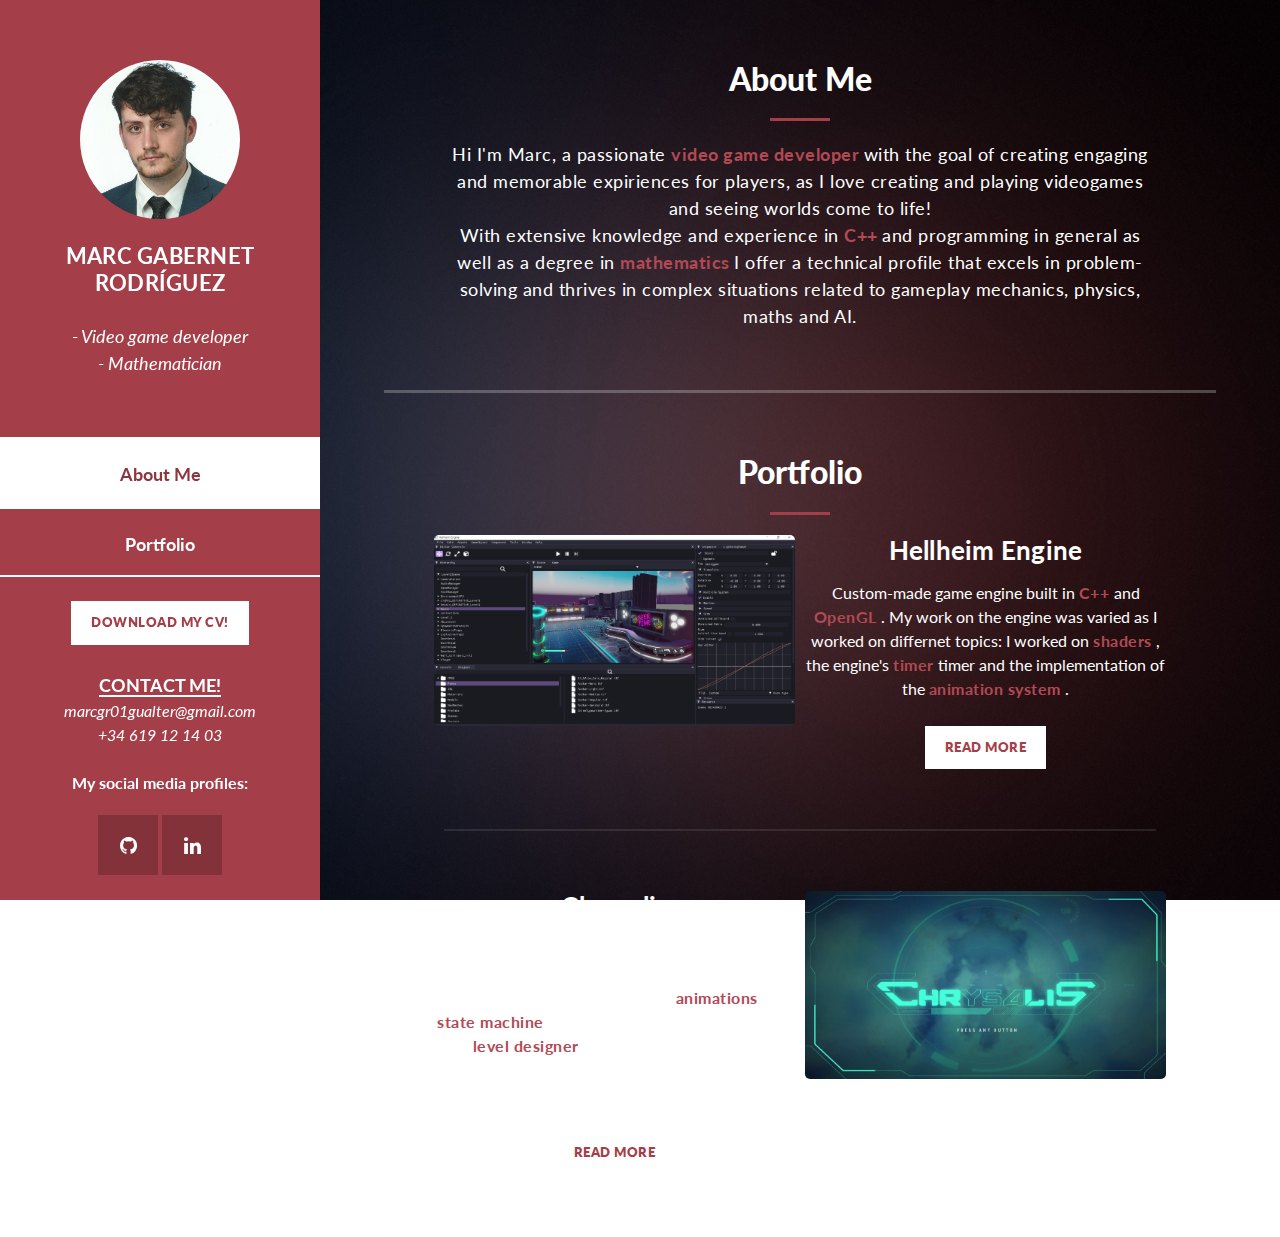
==== index.html @ d318ddbd "test6" ====
<!DOCTYPE html>
<html lang="en">
  <head>
    <meta charset="utf-8" />
    <meta
      name="viewport"
      content="width=device-width, initial-scale=1, shrink-to-fit=no"
    />
    <meta name="description" content="" />
    <meta name="author" content="" />
    <link
      href="https://fonts.googleapis.com/css?family=Lato:100,300,400,700,900"
      rel="stylesheet"
    />

    <title>Marc Gabernet Rodríguez</title>
<!--
Reflux Template
https://templatemo.com/tm-531-reflux
-->
    <!-- Bootstrap core CSS -->
    <link href="vendor/bootstrap/css/bootstrap.min.css" rel="stylesheet" />

    <!-- Additional CSS Files -->
    <link rel="stylesheet" href="assets/css/fontawesome.css" />
    <link rel="stylesheet" href="assets/css/templatemo-style.css" />
    <link rel="stylesheet" href="assets/css/owl.css" />
    <link rel="stylesheet" href="assets/css/lightbox.css" />
  </head>

  <body>
    <div id="page-wraper">
      <!-- Sidebar Menu -->
      <div class="responsive-nav">
        <i class="fa fa-bars" id="menu-toggle"></i>
        <div id="menu" class="menu">
          <i class="fa fa-times" id="menu-close"></i>
          <div class="container">
            <div class="image">
              <a href="#"><img src="assets/images/CV_Foto.jpg" alt="Profile Photo" 
                 style="width: 160px; height: auto; object-fit: cover;"/></a>
            </div>
            <div class="author-content"><br>
              <h4 style=" font-size:22px; font-weight:bolder">MARC GABERNET RODRÍGUEZ</h4>
              <span style=" font-size:18px"><br>
                - Video game developer<br>
                - Mathematician
              </span>
            </div>
            <nav class="main-nav" role="navigation">
              <ul class="main-menu">
                <li><a style=" font-weight: bold; font-size:large" href="#section1">About Me</a></li>
                <li><a style=" font-weight: bold; font-size:large" href="#section2">Portfolio</a></li>
              </ul>
            </nav>
            <div class="white-button"> <br>
              <a href="/assets//CV/Marc_GabernetRodríguez_CV.pdf" 
              download="Marc_GabernetRodríguez_CV.pdf">Download my CV!</a>
            </div>
            <div class="author-content">
              <span style=" text-decoration: underline; text-decoration-thickness: 2px;
                text-underline-offset: 3px;
                font-weight: bold; font-size:large; font-style: normal"><br>
                <u>CONTACT ME!</u><br>
              </span>
              <span style=" font-size:medium">
                marcgr01gualter@gmail.com <br>
                +34 619 12 14 03
              </span>
              <span style=" font-weight: bold; font-size:medium; font-style: normal"><br><br>
                My social media profiles:
              </span>
            </div>
            <div class="social-network">
              <ul class="soial-icons">
                <li>
                  <a href="https://github.com/MarcGabernet"><i class="fa fa-github"></i></a>
                </li>
                <li>
                  <a href="https://www.linkedin.com/in/marc-gabernet-rodríguez-56213b24a/"><i class="fa fa-linkedin"></i></a>
                </li>
              </ul>
            </div>
          </div>
        </div>
      </div>

      <section class="section about-me" data-section="section1">
        <div class="container">
          <div class="section-heading">
            <h2>About Me</h2>
            <div class="line-dec"></div>
            <span style=" font-size: large;"
              >Hi I'm Marc, a passionate 
              <span style="font-weight:bolder; font-size: large; color: rgb(179, 73, 84)">
              video game developer </span> with the goal of 
              creating engaging and memorable expiriences for players, as
              I love creating and playing videogames and seeing worlds come to life!<br>
              With extensive knowledge and experience in
              <span style="font-weight: bolder; font-size: large; color: rgb(179, 73, 84)"> C++ </span>
              and programming in general as well as a degree in
              <span style="font-weight:bolder; font-size: large; color: rgb(179, 73, 84)"> mathematics </span>
              I offer a technical profile that excels in problem-solving and thrives in 
              complex situations related to gameplay mechanics, physics, maths and AI.
            </span>
          </div>
        </div>
      </section>

      <section class="section my-services" data-section="section2">
        <div class="container">
          <div class="section-heading">
            <h2>Portfolio</h2>
            <div class="line-dec"></div>

            <!-- Project 1 -->
            <div class="left-image-post">
              <div class="row">
                <div class="col-md-6">
                  <div class="left-image">
                    <img src="assets/images/Engine.png" alt="" />
                  </div>
                </div>
                <div class="col-md-6">
                  <div class="right-text">
                    <h4>Hellheim Engine</h4>
                    <p>
                      Custom-made game engine built in 
                      <span style="font-weight: bolder; font-size: medium; color: rgb(179, 73, 84)"> C++ </span>
                      and <span style="font-weight: bolder; font-size: medium; color: rgb(179, 73, 84)"> OpenGL </span>. 
                      My work on the engine was varied as I worked on differnet topics: I worked on 
                      <span style="font-weight: bolder; font-size: medium; color: rgb(179, 73, 84)"> shaders </span>,
                      the engine's 
                      <span style="font-weight: bolder; font-size: medium; color: rgb(179, 73, 84)"> timer </span>
                      timer and the implementation of the
                      <span style="font-weight: bolder; font-size: medium; color: rgb(179, 73, 84)"> animation system </span>.
                    </p>
                    <div class="white-button">
                      <a href="hellheim.html">Read More</a>
                    </div>
                  </div>
                </div>
              </div>
            </div>

            <!-- Project 2 -->
            <div class="right-image-post">
              <div class="row">
                <div class="col-md-6">
                  <div class="left-text">
                    <h4>Chrysalis</h4>
                    <p>
                      Top-down shoother made with the Hellheim Engine with a sci-fi
                      aesthetic that emphasizes fast-paced combat. I focused on the player's
                      <span style="font-weight: bolder; font-size: medium; color: rgb(179, 73, 84)"> 
                        animations </span> 
                      and
                      <span style="font-weight: bolder; font-size: medium; color: rgb(179, 73, 84)"> 
                        state machine </span>
                      as a programmer and I also worked as a  
                      <span style="font-weight: bolder; font-size: medium; color: rgb(179, 73, 84)"> 
                        level designer </span>, planning the stucture of the levlels and
                        bringing them to life by adding details and scripts for props.
                    <div class="white-button">
                      <a href="chrysalis.html">Read More</a>
                    </div>
                  </div>
                </div>
                <div class="col-md-6">
                  <div class="right-image">
                    <img src="assets/images/Chrysalis.png" alt="" />
                  </div>
                </div>
              </div>
            </div>

            
          </div>
        </div>
      </section>
    </div>

    <!-- Scripts -->
    <!-- Bootstrap core JavaScript -->
    <script src="vendor/jquery/jquery.min.js"></script>
    <script src="vendor/bootstrap/js/bootstrap.bundle.min.js"></script>

    <script src="assets/js/isotope.min.js"></script>
    <script src="assets/js/owl-carousel.js"></script>
    <script src="assets/js/lightbox.js"></script>
    <script src="assets/js/custom.js"></script>
    <script>
      //according to loftblog tut
      $(".main-menu li:first").addClass("active");

      var showSection = function showSection(section, isAnimate) {
        var direction = section.replace(/#/, ""),
          reqSection = $(".section").filter(
            '[data-section="' + direction + '"]'
          ),
          reqSectionPos = reqSection.offset().top - 0;

        if (isAnimate) {
          $("body, html").animate(
            {
              scrollTop: reqSectionPos
            },
            800
          );
        } else {
          $("body, html").scrollTop(reqSectionPos);
        }
      };

      var checkSection = function checkSection() {
        $(".section").each(function() {
          var $this = $(this),
            topEdge = $this.offset().top - 80,
            bottomEdge = topEdge + $this.height(),
            wScroll = $(window).scrollTop();
          if (topEdge < wScroll && bottomEdge > wScroll) {
            var currentId = $this.data("section"),
              reqLink = $("a").filter("[href*=\\#" + currentId + "]");
            reqLink
              .closest("li")
              .addClass("active")
              .siblings()
              .removeClass("active");
          }
        });
      };

      $(".main-menu").on("click", "a", function(e) {
        e.preventDefault();
        showSection($(this).attr("href"), true);
      });

      $(window).scroll(function() {
        checkSection();
      });
    </script>
  </body>
</html>
---- assets/css/templatemo-style.css ----
/*

Reflux Template

https://templatemo.com/tm-531-reflux

*/

@import url(fontawesome.css);
@import url("https://fonts.googleapis.com/css?family=Lato:100,300,400,700,900");
body {
    font-family: 'Lato', sans-serif;
}

#page-wraper{
    background: url(../images/backgrounds/page-bg-minimalist-dark.jpg) no-repeat center center fixed;
    -webkit-background-size: cover;
    -moz-background-size: cover;
    -o-background-size: cover;
    background-size: cover;
    width: 100%;
    min-height: 100vh;
}

#page-wraperHellheim {
    background: url(../images/backgrounds/rollingBarrel-bg1.png) no-repeat center center fixed;
    -webkit-background-size: cover;
    -moz-background-size: cover;
    -o-background-size: cover;
    background-size: cover;
    width: 100%;
    min-height: 100vh;
}

#page-wraperChrysalis {
    background: url(../images/backgrounds/chrysalis-bg1.png) no-repeat center center fixed;
    -webkit-background-size: cover;
    -moz-background-size: cover;
    -o-background-size: cover;
    background-size: cover;
    width: 100%;
    min-height: 100vh;
}


/* Basic */

body {
    overflow-x: hidden;
}

input,
select,
textarea {
    outline: none;
}

a,
a:hover {
    text-decoration: none;
}

p {
    font-size: 16px;
    line-height: 24px;
    color: #fff;
}

h4 {
    font-size: 26px;
    font-weight: 700;
    color: #fff;
    letter-spacing: 0.25px;
}

img {
    width: 100%;
    overflow: hidden;
}

ul {
    padding: 0;
    margin: 0;
    list-style: none;
}

ul li {
    display: inline-block;
}

html {
    -webkit-box-sizing: border-box;
    -moz-box-sizing: border-box;
    box-sizing: border-box;
}

*,
*:before,
*:after {
    -webkit-box-sizing: inherit;
    -moz-box-sizing: inherit;
    box-sizing: inherit;
}

.clearfix {
    zoom: 1;
}

.clearfix:before,
.clearfix:after {
    content: "";
    display: table;
}

.clearfix:after {
    clear: both;
}

.container {
    margin: 0 auto;
}

.main-nav {
    text-align: center;
}

.main-nav li:last-child a {
    border-bottom: 2px solid #fff;
}

.main-nav li {
    display: block;
}

.main-nav li a {
    height: 70px;
    line-height: 70px;
    display: inline-block;
    font-size: 16px;
    font-weight: 700;
    color: #fff;
    width: 100%;
    transition: all 0.5s;
    border-top: 2px solid #fff;
}

.main-nav li:hover a,
.main-nav li.active a {
    background: #fff;
    color: #8c363e;
}

/* Sidebar Menu */

.menu .image {
    margin-top: 60px;
}

.menu .image img {
    width: 140px;
    height: 140px;
    border-radius: 50%;
    text-align: center;
}

.menu .author-content {
    margin: 0px 0px 60px 0px;
}

.menu .author-content h4 {
    margin-bottom: 0px;
}

.menu .author-content span {
    font-size: 13px;
    font-style: italic;
    color: #fff;
}

.menu .social-network {
    margin-top: -40px;
}

.menu .social-network ul li {
    margin: 0 3px;
}

.menu .social-network ul li a {
    width: 40px;
    height: 40px;
    display: inline-block;
    text-align: center;
    line-height: 40px;
    background-color: rgba(0, 0, 0, 0.2);
    color: #fff;
    font-size: 20px;
    transition: all 0.5s;
}

.menu .social-network ul li a:hover {
    background-color: #fff;
    color: #a43f49;
}

.menu .copyright-text {
    position: relative;
    margin-top: 60px;
}

.menu .copyright-text p {
    border-top: 1px solid rgba(250, 250, 250, 0.1);
    display: inline-block;
    width: 100%;
    padding-left: 30px;
    padding-right: 30px;
    padding-top: 30px;
    font-size: 13px;
}

.menu:before,
.menu:after {
    content: "";
    display: table;
}

.menu:after {
    clear: both;
}

.menu a {
    text-decoration: none;
    color: inherit;
}

.menu {
    text-align: center;
}

.menu::-webkit-scrollbar {
    display: none;
}

.menu {
    left: 10%;
  -webkit-transition: -webkit-transform 233ms cubic-bezier(0, 0, 0.21, 1);
  -webkit-overflow-scrolling: touch;
  background-color: #a43f49;
  box-sizing: border-box;
  height: 100vh;  
  max-height: 100vh !important;
  max-width: 80vw !important;
  min-width: 45px !important;
  outline: none;
  overflow-x: hidden !important;
  overflow-y: auto !important;
  padding: 0;
  position: fixed !important;
  top: calc(0px);  
  width: 20%;
  will-change: transform;
  z-index: 9999 !important;
}

.menu-toggle {
  color: #fff;
  cursor: pointer;
  font-size: 25px;
  position: fixed;
  right: 25px;
  top: 25px;
}

#menu-toggle {
    z-index: 999;
    cursor: pointer;
    position: fixed;
    top: 0;
    left: 0;
    color: #a43f49;
    background-color: #fff;
    width: 60px;
    height: 60px;
    text-align: center;
    display: inline-block;
    line-height: 60px;
}

.menu-close {
  cursor: pointer;
}

#menu-close {
    cursor: pointer;
    text-align: right;
    color: #a43f49;
    background-color: #fff;
    width: 100%;
    height: 60px;
    text-align: center;
    display: inline-block;
    line-height: 60px;
}


/* Section */

.section {
    color: #fff;
    width: 55%;
    right: 10%;
    left: 35%;
    position: relative;
    min-height: 10vh;
    padding-bottom: 0px;
    border-bottom: 3px solid rgba(250, 250, 250, 0.25);
}

.section-heading {
    text-align: center;
    padding: 60px 45px;
}

.section-heading h2 {
    font-size: 32px;
    font-weight: 900;
    color: #fff;
}

.section-heading .line-dec {
    width: 60px;
    height: 3px;
    background-color: #a43f49;
    margin: 20px auto;
}

.section-heading span {
    margin-top: 5px;
    font-size: 16px;
    color: #fff;
    letter-spacing: 0.5px;
}


/* Buttons */

.white-button a {
    display: inline-block;
    padding: 12px 20px;
    background-color: #fff;
    color: #a43f49;
    font-size: 13px;
    font-weight: 800;
    letter-spacing: 0.5px;
    text-transform: uppercase;
    transition: all 0.5s;
}

.white-button a:hover {
    background-color: #a43f49;
    color: #fff;
}

button {
    display: inline-block;
    padding: 10px 20px;
    background-color: #fff;
    color: #a43f49;
    font-size: 12px;
    font-weight: 800;
    letter-spacing: 0.5px;
    text-transform: uppercase;
    transition: all 0.5s;
    border: none;
    outline: none;
    cursor: pointer;
}

button:hover {
    outline: none;
    background-color: #a43f49;
    color: #fff;
}


/* Left & Right Post */

.right-image-post {
    margin-top: 60px;
    padding-top: 60px;
    border-top: 2px solid rgba(250, 250, 250, 0.1);
}

.left-image img,
.right-image img {
    border-radius: 5px;
}

.right-image-post h4,
.left-image-post h4 {
    margin-top: 30px;
}

.right-image-post p,
.left-image-post p {
    margin-top: 20px;
}

.right-image-post .white-button,
.left-image-post .white-button {
    margin-top: 30px;
}


/* Services */

.my-services .col-md-6 {
    padding-left: 5px;
    padding-right: 5px;
}

.service-item {
    margin-bottom: 10px;
    padding: 50px;
    background-color: rgba(250, 250, 250, 0.1);
    transition: all 0.5s;
}

.service-item h4 {
    transition: all 0.5s;
}

.service-item p {
    transition: all 0.5s;
}

.service-item:hover {
    background-color: rgba(250, 250, 250, 1);
}

.service-item:hover h4 {
    color: #1e1e1e;
}

.service-item:hover p {
    color: #4a4a4a;
}

.service-item .service-icon {
    width: 70px;
    height: 70px;
    display: inline-block;
    margin-bottom: 30px;
    background-size: cover;
    background-repeat: no-repeat;
    transition: all 0.5s;
}

.service-item .first-service-icon {
    background-image: url(../images/first-white-icon.png);
}

.service-item:hover .first-service-icon {
    background-image: url(../images/first-main-icon.png);
}

.service-item .second-service-icon {
    background-image: url(../images/second-white-icon.png);
}

.service-item:hover .second-service-icon {
    background-image: url(../images/second-main-icon.png);
}

.service-item .third-service-icon {
    background-image: url(../images/third-white-icon.png);
}

.service-item:hover .third-service-icon {
    background-image: url(../images/third-main-icon.png);
}

.service-item .fourth-service-icon {
    background-image: url(../images/fourth-white-icon.png);
}

.service-item:hover .fourth-service-icon {
    background-image: url(../images/fourth-main-icon.png);
}


/* My Work */

section.my-work .section-heading {
    text-align: center;
    padding: 80px 45px 50px 45px;
}

.isotope-wrapper {
    position: relative;
    width: 100%;
    margin: auto;
}

.isotope-toolbar input[type="radio"] {
    display: none;
}

.isotope-toolbar span {
    text-transform: capitalize;
    display: inline-block;
    margin-right: 15px;
    padding-bottom: 3px;
    font-size: 15px;
    font-weight: 700;
    border-bottom: 2px solid transparent;
    transform: ease-in-out 0.5s;
    cursor: pointer;
}

.isotope-toolbar input[type="radio"]:checked + span {
    color: #a43f49;
    border-bottom: 2px solid #a43f49;
}

.isotope-box {
    position: relative;
    width: 100%;
}

.isotope-toolbar {
    text-align: center;
    margin: 10px;
}

.isotope-toolbar p {
    border-top: 1px solid #fff;
    padding-top: 15px;
}

.isotope-toolbar a {
    color: #fff;
}

.isotope-item {
    position: relative;
    width: 48%;
    margin: 1%;
    border-bottom: 2px solid rgba(250,250,250,0.1);
    padding-bottom: 30px;
    margin-bottom: 30px;
}

.isotope-item img {
    top: 0;
    left: 0;
    width: 100%;
    height: 100%;
    border-radius: 5px;
}

.lazyload {
    background: #f7f7f7;
}

.lazyloading {
    background: #f7f7f7 url(//afarkas.github.io/lazysizes/assets/imgs/loader.gif) no-repeat center;
    min-height: 60px;
}

figure.snip1321 {
  overflow: hidden;
  text-align: center;
  -webkit-perspective: 50em;
  perspective: 50em;
}
figure.snip1321 * {
  -webkit-box-sizing: padding-box;
  box-sizing: padding-box;
  -webkit-transition: all 0.2s ease-out;
  transition: all 0.2s ease-out;
}
figure.snip1321 figcaption {
  top: 50%;
  left: 20px;
  right: 20px;
  position: absolute;
  opacity: 0;
  z-index: 1;
}
figure.snip1321 h4 {
    margin-top: 15px;
  margin-bottom: 5px;
  color: #232323;
}
figure.snip1321 span {
    font-size: 14px;
    font-style: italic;
    display: block;
    color: #7a7a7a;
}
figure.snip1321 i {
  position: relative!important;
  font-size: 18px;
  background-color: #a43f49;
  width: 40px;
  height: 40px;
  display: inline-block;
  text-align: center;
  line-height: 40px;
  border-radius: 5px;
  color: #fff;
}
figure.snip1321:after {
  background-color: #ffffff;
  position: absolute;
  content: "";
  display: block;
  top: 20px;
  left: 20px;
  right: 20px;
  bottom: 20px;
  -webkit-transition: all 0.4s ease-in-out;
  transition: all 0.4s ease-in-out;
  -webkit-transform: rotateX(-90deg);
  transform: rotateX(-90deg);
  -webkit-transform-origin: 50% 50%;
  -ms-transform-origin: 50% 50%;
  transform-origin: 50% 50%;
  opacity: 0;
}
figure.snip1321 a {
  left: 0;
  right: 0;
  top: 0;
  bottom: 0;
  z-index: 1;
}
figure.snip1321:hover figcaption,
figure.snip1321.hover figcaption {
  -webkit-transform: translateY(-50%);
  transform: translateY(-50%);
  opacity: 1;
  -webkit-transition-delay: 0.2s;
  transition-delay: 0.2s;
}
figure.snip1321:hover:after,
figure.snip1321.hover:after {
  -webkit-transform: rotateX(0);
  transform: rotateX(0);
  opacity: 0.9;
}


/* Contact Me */

section.contact-me {
    border-bottom: none;
}

#contact input {
    background-color: rgba(250,250,250,0.1);
    border: 1px solid rgba(250,250,250,1);
    border-radius: 0px;
    margin-bottom: 30px;
    color: #fff;
    font-size: 14px;
    height: 40px;
    line-height: 40px;
    width: 100%;
    padding-left: 15px;
}

#contact input:focus {
    outline: none;
    box-shadow: none;
}

#contact textarea {
    background-color: rgba(250,250,250,0.1);
    border: 1px solid rgba(250,250,250,1);
    border-radius: 0px;
    margin-bottom: 30px;
    color: #fff;
    font-size: 14px;
    height: 180px;
    max-height: 220px;
    line-height: 40px;
    width: 100%;
    padding-left: 15px;
}

#contact textarea:focus {
    outline: none;
    box-shadow: none;
}

#contact {
    text-align: center;
}

@media screen and (max-width: 1680px) {
    .menu {
        left: 5%;
    }

    .section {
        color: #fff;
        width: 65%;
        right: 5%;
        left: 30%;
    }
}

@media screen and (max-width: 1680px) and (min-width: 846px) { 
    .menu .social-network ul li a {
        width: 60px;
        height: 60px;
        line-height: 60px;
    }

    .menu .social-network ul li {
        margin: 0;
    }

    .menu .image {
        margin-top: 60px;
    }
}

@media screen and (max-width: 1280px) {
    .menu {
        left: 0%;
    }

    .right-image-post h4,
    .left-image-post h4 {
        margin-top: 0px;
    }

    .right-image-post p,
    .left-image-post p {
        margin-top: 15px;
    }

    .right-image-post .white-button,
    .left-image-post .white-button {
        margin-top: 25px;
    }

}

.menu .container {
    padding-left: 0;
    padding-right: 0;
}

@media screen and (max-width: 1280px) and (min-width: 846px) {
    .menu {
        width: 25%;
    }
}

#menu-toggle,
#menu-close {
    display: none;
}  

@media screen and (max-width: 845px) {        
    #menu-toggle,
    #menu-close {
        display: inline-block;
    }    

    .menu {        
        width: 320px;
        -webkit-transform: translateX(-100%) !important;
        transform: translateX(-100%) !important;
        transition: -webkit-transform 233ms cubic-bezier(0, 0, 0.21, 1);
        transition: transform 233ms cubic-bezier(0, 0, 0.21, 1);
        transition: transform 233ms cubic-bezier(0, 0, 0.21, 1), -webkit-transform 233ms cubic-bezier(0, 0, 0.21, 1);
    }

    .menu .image {
        margin-top: 40px;        
    }

    .menu .image img {
        width: 120px;
        height: 120px;
    }

    .menu .author-content {
        margin: 20px 0px 40px 0px;
    }

    .menu .container {
        padding-left: 15px;
        padding-right: 15px;
    }

    .menu.open {
        display: inline-block;
        -webkit-transform: translateX(0) !important;
                transform: translateX(0) !important;
    }

    .responsive-nav {
        display: inline-block;
    }
    .section {
        width: 94%;
        right: 3%;
        left: 3%;
    }
    .isotope-item {
        width: 94%;
        margin: 3%;
    }
    .left-image-post img {
        margin-bottom: 30px;
    }
    .right-image-post img {
        margin-top: 30px;
    }
    .isotope-item {
        border-bottom: none;
        text-align: center;
    }
    .isotope-toolbar {
        margin-bottom: 20px;
    }
}
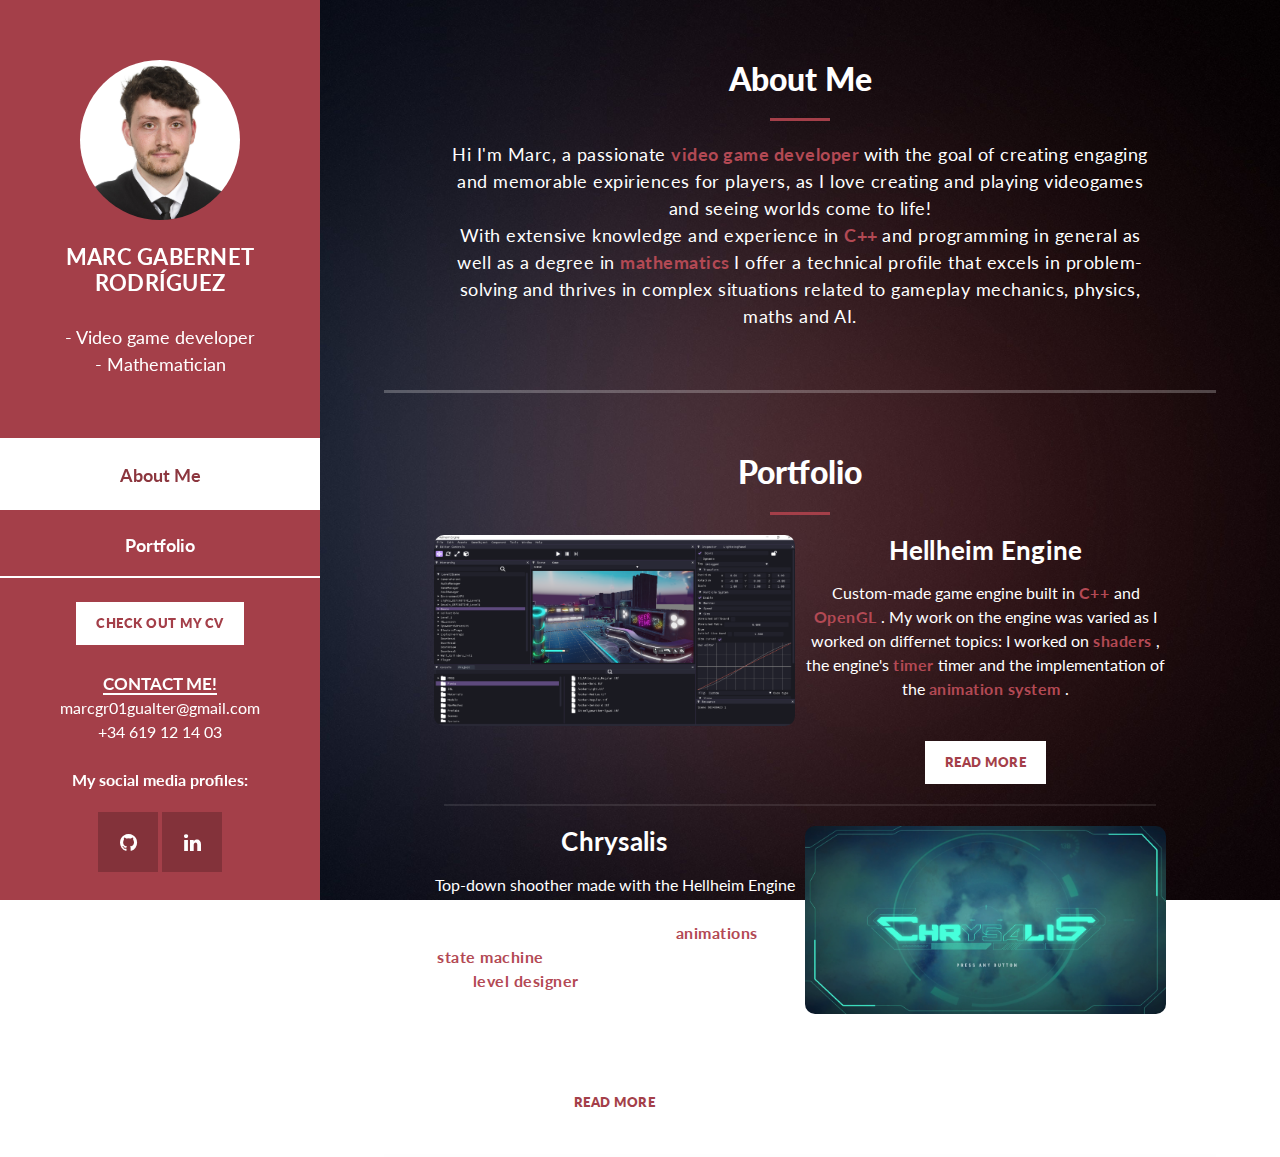
==== commit 3dceec28: "CV and pic updated" ====
--- a/index.html
+++ b/index.html
@@ -42,7 +42,7 @@
             </div>
             <div class="author-content"><br>
               <h4 style=" font-size:22px; font-weight:bolder">MARC GABERNET RODRÍGUEZ</h4>
-              <span style=" font-size:18px"><br>
+              <span><br>
                 - Video game developer<br>
                 - Mathematician
               </span>
@@ -54,13 +54,13 @@
               </ul>
             </nav>
             <div class="white-button"> <br>
-              <a href="/assets//CV/Marc_GabernetRodríguez_CV.pdf" 
-              download="Marc_GabernetRodríguez_CV.pdf">Download my CV!</a>
+              <a href="/assets/CV/Marc_GabernetRodríguez_CV.pdf" 
+              target="_blank">Check out my CV</a>
             </div>
             <div class="author-content">
               <span style=" text-decoration: underline; text-decoration-thickness: 2px;
                 text-underline-offset: 3px;
-                font-weight: bold; font-size:large; font-style: normal"><br>
+                font-weight: bold; font-size: 17px; font-style: normal"><br>
                 <u>CONTACT ME!</u><br>
               </span>
               <span style=" font-size:medium">
--- a/assets/css/templatemo-style.css
+++ b/assets/css/templatemo-style.css
@@ -22,26 +22,6 @@
     min-height: 100vh;
 }
 
-#page-wraperHellheim {
-    background: url(../images/backgrounds/rollingBarrel-bg1.png) no-repeat center center fixed;
-    -webkit-background-size: cover;
-    -moz-background-size: cover;
-    -o-background-size: cover;
-    background-size: cover;
-    width: 100%;
-    min-height: 100vh;
-}
-
-#page-wraperChrysalis {
-    background: url(../images/backgrounds/chrysalis-bg1.png) no-repeat center center fixed;
-    -webkit-background-size: cover;
-    -moz-background-size: cover;
-    -o-background-size: cover;
-    background-size: cover;
-    width: 100%;
-    min-height: 100vh;
-}
-
 
 /* Basic */
 
@@ -172,8 +152,8 @@
 }
 
 .menu .author-content span {
-    font-size: 13px;
-    font-style: italic;
+    font-size: 18px;
+    font-style: normal;
     color: #fff;
 }
 
@@ -385,14 +365,21 @@
 /* Left & Right Post */
 
 .right-image-post {
-    margin-top: 60px;
-    padding-top: 60px;
+    margin-top: 20px;
+    margin-bottom: -30px;
+    padding-top: 20px;
     border-top: 2px solid rgba(250, 250, 250, 0.1);
+}
+
+.left-image-post {
+    margin-top: 20px;
+    margin-bottom: 20px;
+    padding-top: 0px;
 }
 
 .left-image img,
 .right-image img {
-    border-radius: 5px;
+    border-radius: 10px;
 }
 
 .right-image-post h4,
@@ -403,6 +390,7 @@
 .right-image-post p,
 .left-image-post p {
     margin-top: 20px;
+    margin-bottom: 40px;
 }
 
 .right-image-post .white-button,
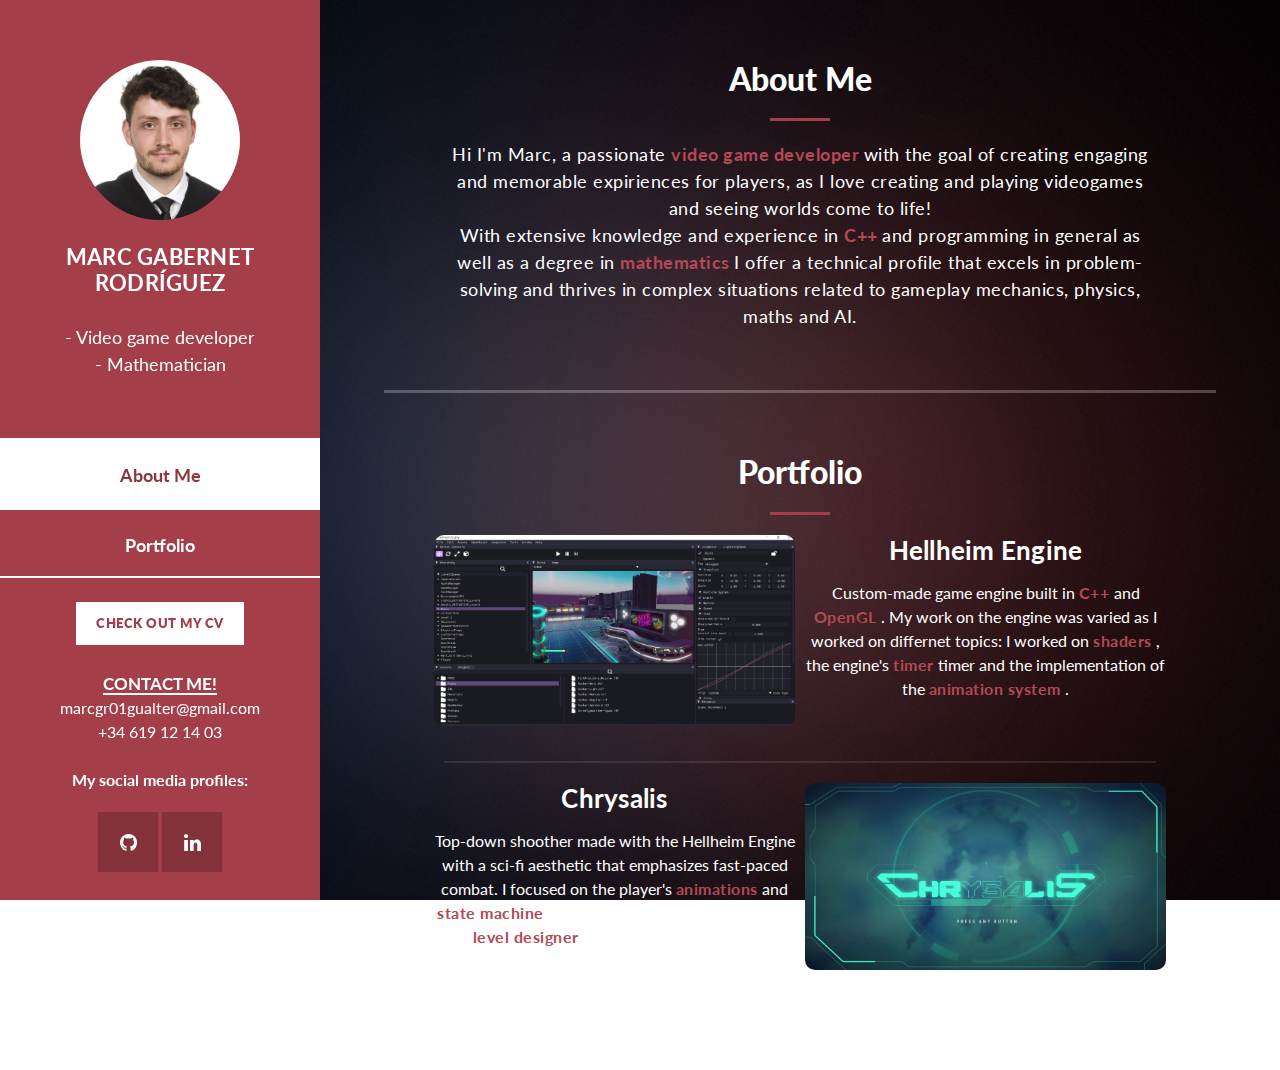
==== commit 3ba696a3: "Only finished parts are visible" ====
--- a/index.html
+++ b/index.html
@@ -42,7 +42,7 @@
             </div>
             <div class="author-content"><br>
               <h4 style=" font-size:22px; font-weight:bolder">MARC GABERNET RODRÍGUEZ</h4>
-              <span><br>
+              <span style=" font-size:18px; font-style: normal;"><br>
                 - Video game developer<br>
                 - Mathematician
               </span>
@@ -135,9 +135,6 @@
                       timer and the implementation of the
                       <span style="font-weight: bolder; font-size: medium; color: rgb(179, 73, 84)"> animation system </span>.
                     </p>
-                    <div class="white-button">
-                      <a href="hellheim.html">Read More</a>
-                    </div>
                   </div>
                 </div>
               </div>
@@ -161,9 +158,6 @@
                       <span style="font-weight: bolder; font-size: medium; color: rgb(179, 73, 84)"> 
                         level designer </span>, planning the stucture of the levlels and
                         bringing them to life by adding details and scripts for props.
-                    <div class="white-button">
-                      <a href="chrysalis.html">Read More</a>
-                    </div>
                   </div>
                 </div>
                 <div class="col-md-6">
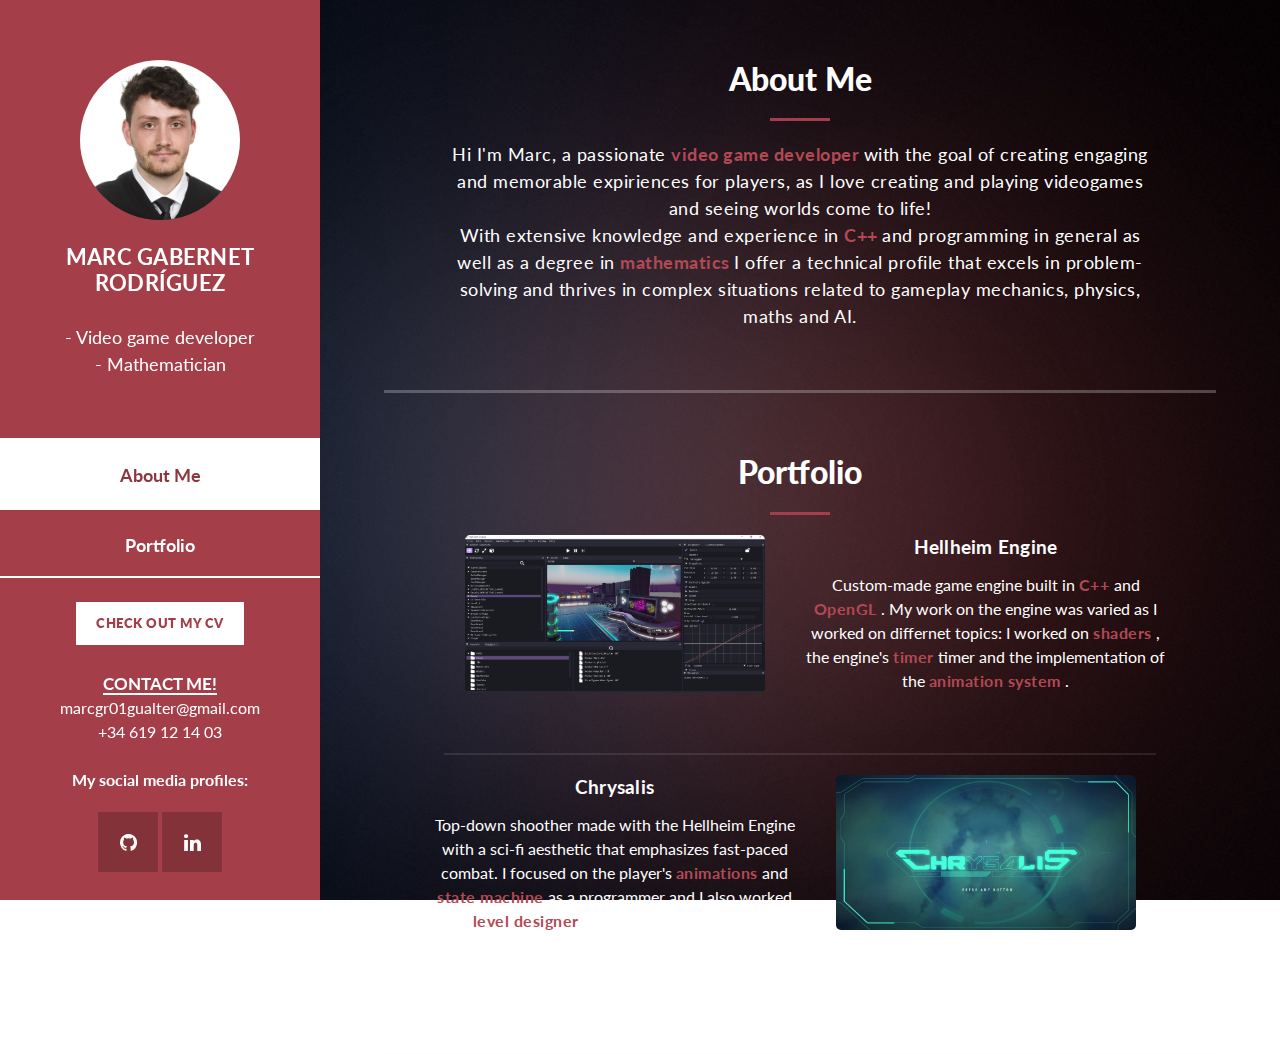
==== commit 94b698c4: "hellheim page complete" ====
--- a/index.html
+++ b/index.html
@@ -118,7 +118,13 @@
               <div class="row">
                 <div class="col-md-6">
                   <div class="left-image">
-                    <img src="assets/images/Engine.png" alt="" />
+                    <div class="image-button">
+                      <a href="hellheim.html">
+                        <img src="assets/images/Engine.png" alt="Hellheim Engine" />
+                        <span class="overlay" style="font-weight: bolder; font-size: larger;">
+                        READ MORE</span>
+                      </a>
+                    </div>
                   </div>
                 </div>
                 <div class="col-md-6">
@@ -162,7 +168,13 @@
                 </div>
                 <div class="col-md-6">
                   <div class="right-image">
-                    <img src="assets/images/Chrysalis.png" alt="" />
+                    <div class="image-button">
+                      <a href="index.html">
+                        <img src="assets/images/Chrysalis.png" alt="Chrysalis Game" />
+                        <span class="overlay" style="font-weight: bolder; font-size: larger;">
+                        READ MORE</span>
+                      </a>
+                    </div>
                   </div>
                 </div>
               </div>
--- a/assets/css/templatemo-style.css
+++ b/assets/css/templatemo-style.css
@@ -35,7 +35,10 @@
     outline: none;
 }
 
-a,
+a {
+    display: inline-block; /* Makes the anchor tag behave like a block-level element */
+}
+
 a:hover {
     text-decoration: none;
 }
@@ -54,8 +57,47 @@
 }
 
 img {
-    width: 100%;
+    width: 100%; /* Adjust as needed */
+    max-width: 300px; /* Set a max width for responsiveness */
+    height: auto; /* Maintain aspect ratio */
+    transition: transform 0.3s; /* Adds a transition effect on hover */
     overflow: hidden;
+}
+
+.image-button {
+    position: relative; /* Positioning for the overlay */
+    display: inline-block; /* Makes the div fit the image size */
+}
+
+.image-button img {
+    width: 100%; /* Adjust as needed */
+    max-width: 300px; /* Set a max width for responsiveness */
+    height: auto; /* Maintain aspect ratio */
+    transition: filter 0.3s; /* Transition for the image filter */
+}
+
+.image-button:hover img {
+    transition: transform 0.3s; /* Adds a transition effect on hover */
+    filter: brightness(70%); /* Darken the image on hover */
+    transform: scale(1.05);
+}
+
+.overlay {
+    position: absolute; /* Position the text on top of the image */
+    top: 50%; /* Center vertically */
+    left: 50%; /* Center horizontally */
+    transform: translate(-50%, -50%); /* Offset to truly center */
+    color: white; /* Text color */
+    font-size: 20px; /* Adjust size as needed */
+    text-align: center; /* Center the text */
+    visibility: hidden; /* Hide the text initially */
+    opacity: 0; /* Hide with opacity */
+    transition: visibility 0s, opacity 0.3s linear; /* Smooth transition for visibility */
+}
+
+.image-button:hover .overlay {
+    visibility: visible; /* Show text on hover */
+    opacity: 1; /* Fade in */
 }
 
 ul {
@@ -364,6 +406,24 @@
 
 /* Left & Right Post */
 
+.video-container {
+    position: relative;
+    padding-bottom: 56.25%; /* 16:9 aspect ratio */
+    height: 0;
+    overflow: hidden;
+    max-width: 100%;
+    background: #000;
+}
+
+.video-container video,
+.video-container iframe {
+    position: absolute;
+    top: 0;
+    left: 0;
+    width: 100%;
+    height: 100%;
+}
+
 .right-image-post {
     margin-top: 20px;
     margin-bottom: -30px;
@@ -378,12 +438,15 @@
 }
 
 .left-image img,
-.right-image img {
-    border-radius: 10px;
+.right-image img,
+.right-image video,
+.right-image video{
+    border-radius: 5px;
 }
 
 .right-image-post h4,
 .left-image-post h4 {
+    font-size: larger;
     margin-top: 30px;
 }
 
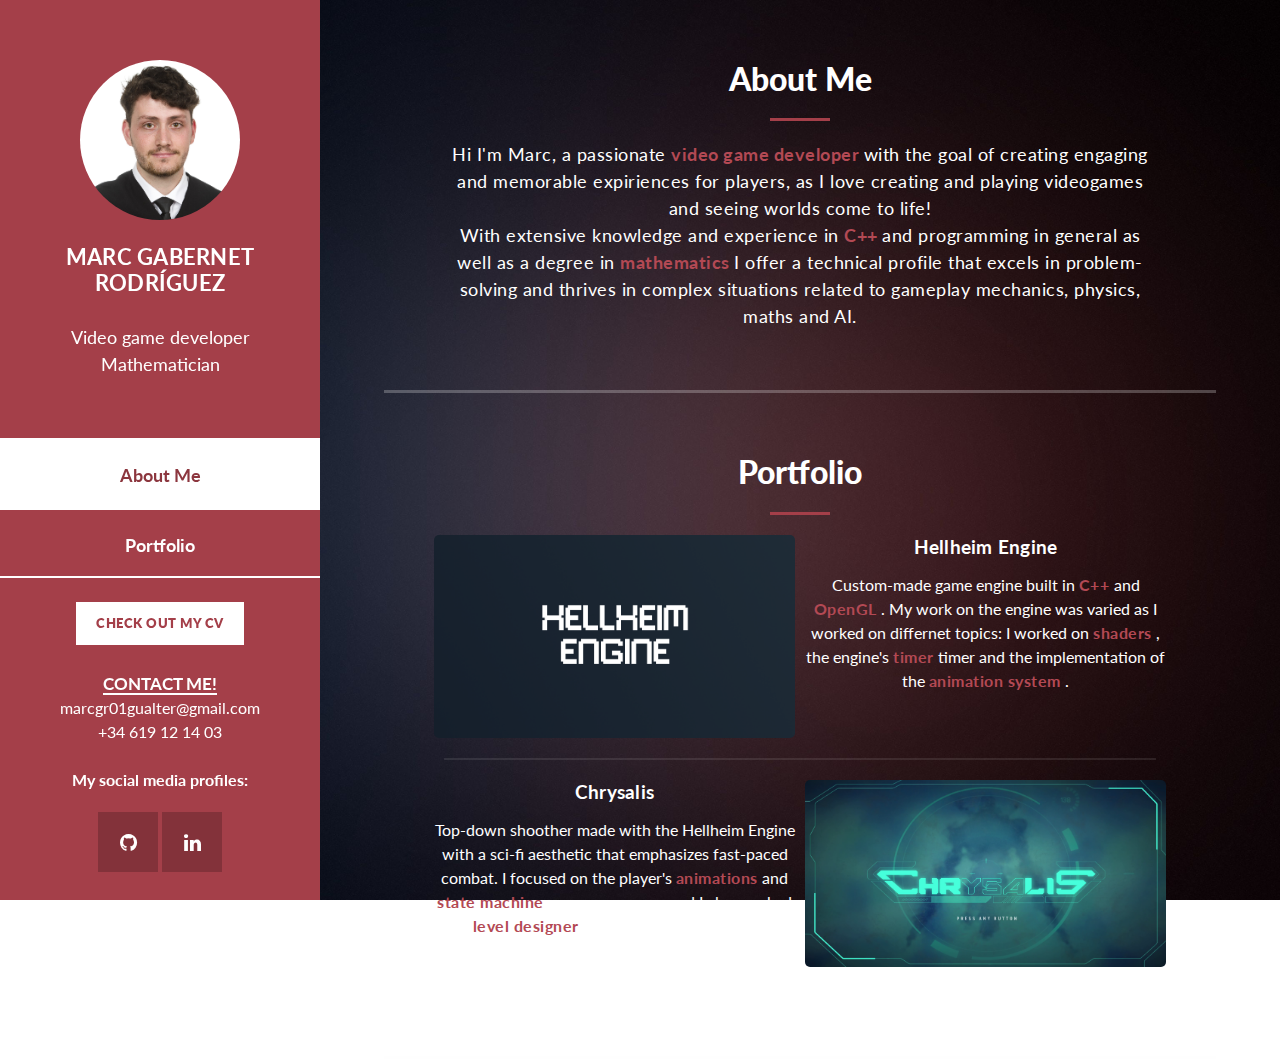
==== commit 0958de7f: "chrysalis update" ====
--- a/index.html
+++ b/index.html
@@ -43,8 +43,8 @@
             <div class="author-content"><br>
               <h4 style=" font-size:22px; font-weight:bolder">MARC GABERNET RODRÍGUEZ</h4>
               <span style=" font-size:18px; font-style: normal;"><br>
-                - Video game developer<br>
-                - Mathematician
+                Video game developer<br>
+                Mathematician
               </span>
             </div>
             <nav class="main-nav" role="navigation">
@@ -120,8 +120,8 @@
                   <div class="left-image">
                     <div class="image-button">
                       <a href="hellheim.html">
-                        <img src="assets/images/Engine.png" alt="Hellheim Engine" />
-                        <span class="overlay" style="font-weight: bolder; font-size: larger;">
+                        <img src="assets/images/Hellheim-Engine.png" alt="Hellheim Engine" />
+                        <span class="overlay" style="font-weight: bolder; font-size: x-large;">
                         READ MORE</span>
                       </a>
                     </div>
@@ -169,9 +169,9 @@
                 <div class="col-md-6">
                   <div class="right-image">
                     <div class="image-button">
-                      <a href="index.html">
+                      <a href="chrysalis.html">
                         <img src="assets/images/Chrysalis.png" alt="Chrysalis Game" />
-                        <span class="overlay" style="font-weight: bolder; font-size: larger;">
+                        <span class="overlay" style="font-weight: bolder; font-size: x-large;">
                         READ MORE</span>
                       </a>
                     </div>
--- a/assets/css/templatemo-style.css
+++ b/assets/css/templatemo-style.css
@@ -58,7 +58,6 @@
 
 img {
     width: 100%; /* Adjust as needed */
-    max-width: 300px; /* Set a max width for responsiveness */
     height: auto; /* Maintain aspect ratio */
     transition: transform 0.3s; /* Adds a transition effect on hover */
     overflow: hidden;
@@ -71,7 +70,6 @@
 
 .image-button img {
     width: 100%; /* Adjust as needed */
-    max-width: 300px; /* Set a max width for responsiveness */
     height: auto; /* Maintain aspect ratio */
     transition: filter 0.3s; /* Transition for the image filter */
 }
@@ -87,7 +85,7 @@
     top: 50%; /* Center vertically */
     left: 50%; /* Center horizontally */
     transform: translate(-50%, -50%); /* Offset to truly center */
-    color: white; /* Text color */
+    color: rgb(179, 73, 84); /* Text color */
     font-size: 20px; /* Adjust size as needed */
     text-align: center; /* Center the text */
     visibility: hidden; /* Hide the text initially */
@@ -97,6 +95,7 @@
 
 .image-button:hover .overlay {
     visibility: visible; /* Show text on hover */
+    color: rgb(179, 73, 84); /* Text color */
     opacity: 1; /* Fade in */
 }
 
@@ -422,6 +421,7 @@
     left: 0;
     width: 100%;
     height: 100%;
+    border-radius: 5px;
 }
 
 .right-image-post {
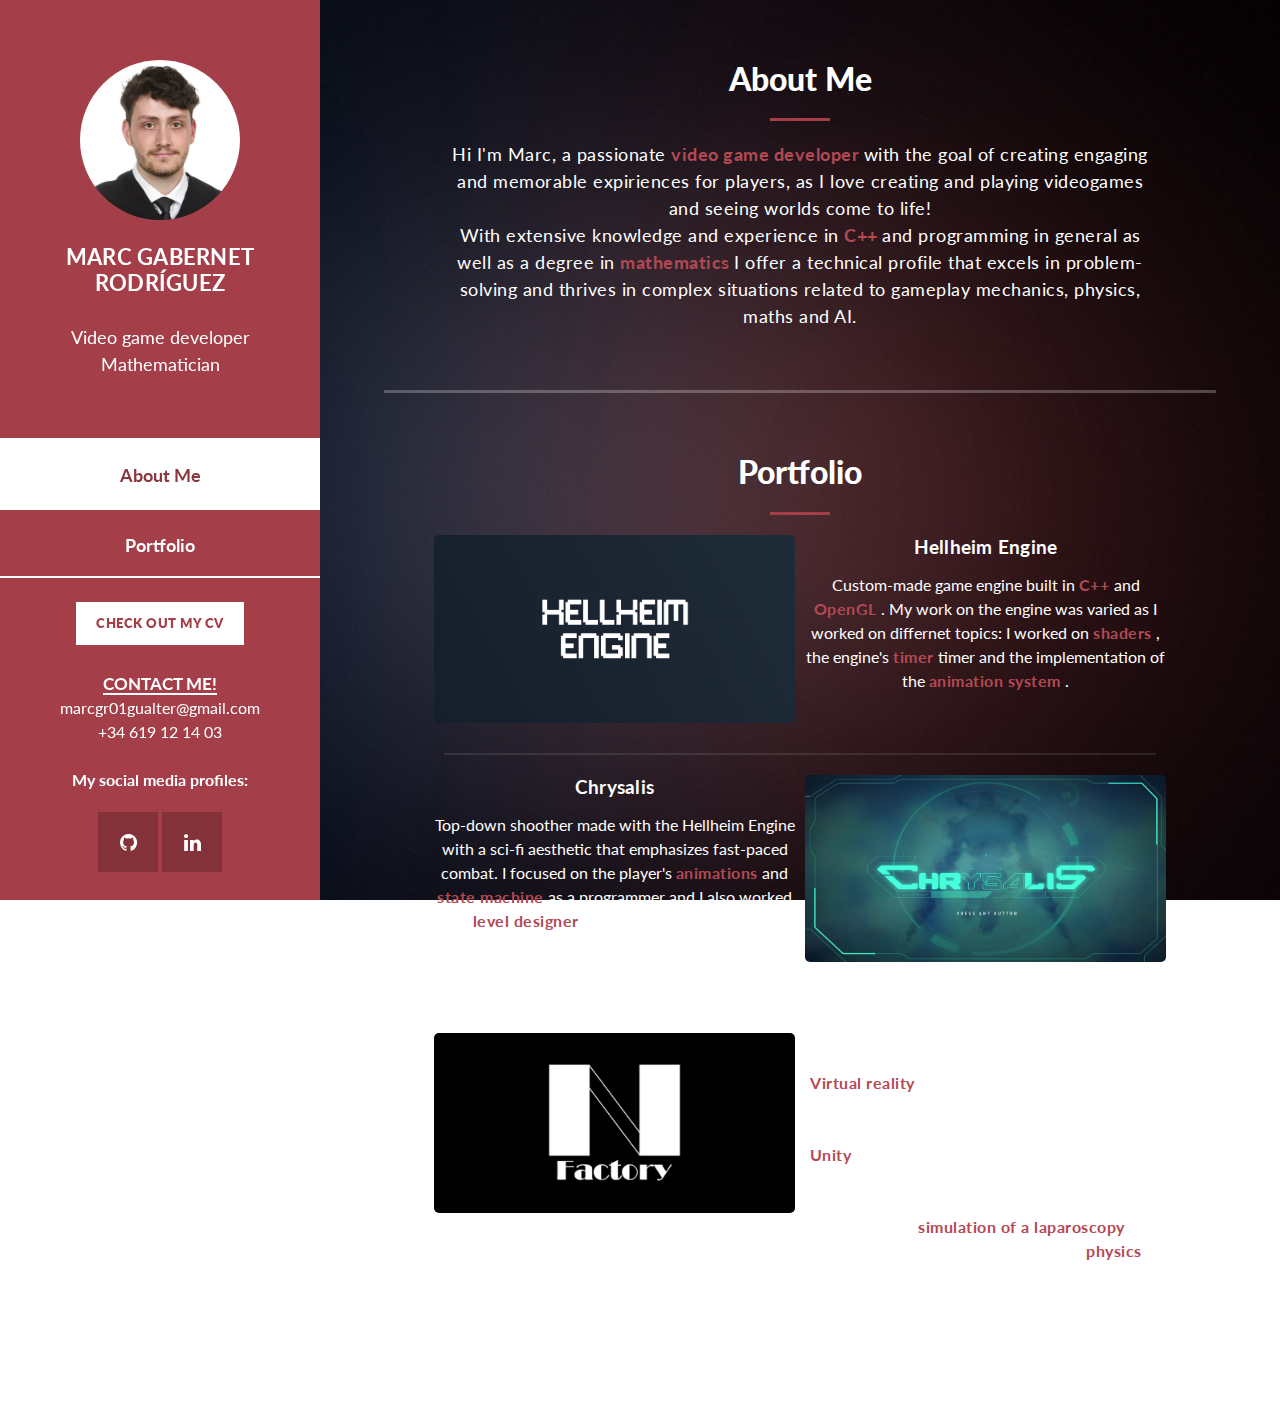
==== commit 56bccccb: "Numerical factory in index" ====
--- a/index.html
+++ b/index.html
@@ -180,6 +180,43 @@
               </div>
             </div>
 
+            <!-- Project 3 -->
+            <div class="right-image-post">
+              <div class="row">
+                <div class="col-md-6">
+                  <div class="left-image">
+                    <div class="image-button">
+                      <a href="index.html">
+                        <img src="assets/images/NumericalFactory.jpg" alt="Numerical Factory" />
+                        <span class="overlay" style="font-weight: bolder; font-size: x-large;">
+                        READ MORE</span>
+                      </a>
+                    </div>
+                  </div>
+                </div>
+                <div class="col-md-6">
+                  <div class="right-text">
+                    <h4>Numerical Factory</h4>
+                    <p>
+                      <span style="font-weight: bolder; font-size: medium; color: rgb(179, 73, 84)"> 
+                        Virtual reality</span>
+                       project made in collaboration with Numerical Factory, a UPC's mathematics 
+                      department initiative. This project was made using 
+                      <span style="font-weight: bolder; font-size: medium; color: rgb(179, 73, 84)"> 
+                        Unity</span> and explores how to set up a VR experience and records the steps 
+                        to follow to learn.<br>
+                        Aside from the basics of VR, a full project was also developed: a 
+                        <span style="font-weight: bolder; font-size: medium; color: rgb(179, 73, 84)"> 
+                          simulation of a laparoscopy </span>, a medica procedure, that explores the 
+                        <span style="font-weight: bolder; font-size: medium; color: rgb(179, 73, 84)"> 
+                          physics </span> 
+                        related problem of
+                        how to simulate a soft body object and the interactions with the laparoscopic tools.
+                    </p>
+                  </div>
+                </div>
+              </div>
+            </div>
             
           </div>
         </div>
--- a/assets/css/templatemo-style.css
+++ b/assets/css/templatemo-style.css
@@ -13,7 +13,7 @@
 }
 
 #page-wraper{
-    background: url(../images/backgrounds/page-bg-minimalist-dark.jpg) no-repeat center center fixed;
+    background: url(../images/backgrounds/page-bg.jpg) no-repeat center center fixed;
     -webkit-background-size: cover;
     -moz-background-size: cover;
     -o-background-size: cover;
@@ -76,7 +76,7 @@
 
 .image-button:hover img {
     transition: transform 0.3s; /* Adds a transition effect on hover */
-    filter: brightness(70%); /* Darken the image on hover */
+    filter: brightness(35%); /* Darken the image on hover */
     transform: scale(1.05);
 }
 
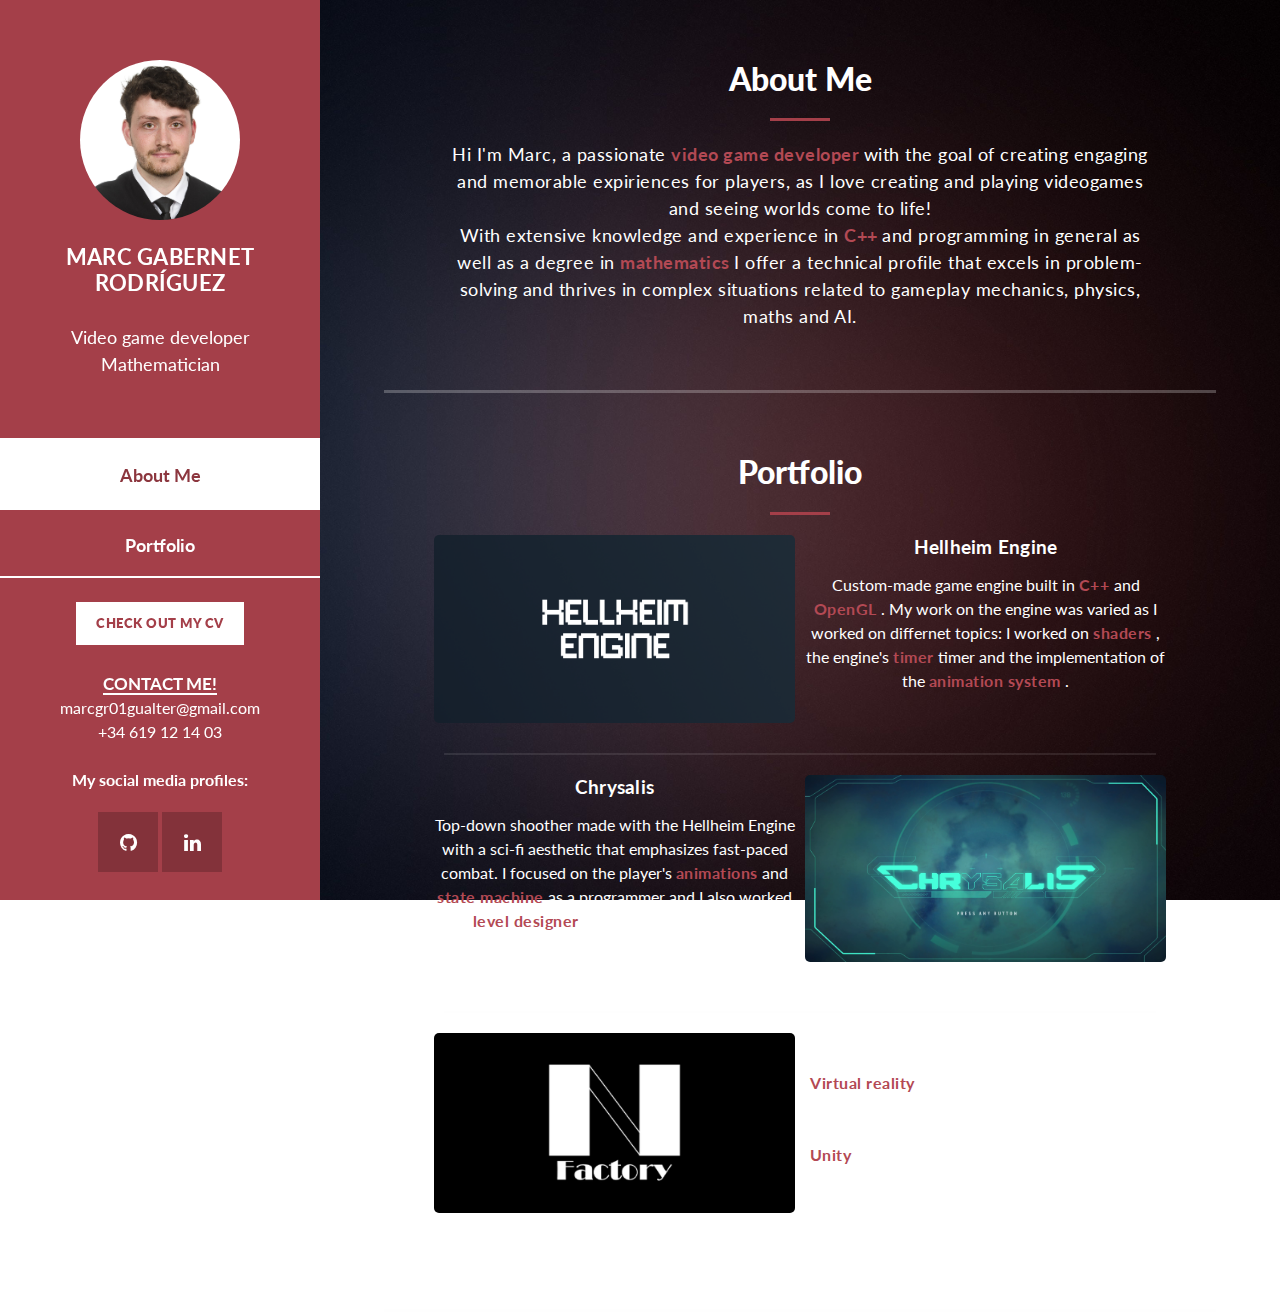
==== commit 8fd15b5a: "NF part 0 & 1 done, other improvements" ====
--- a/index.html
+++ b/index.html
@@ -54,7 +54,7 @@
               </ul>
             </nav>
             <div class="white-button"> <br>
-              <a href="/assets/CV/Marc_GabernetRodríguez_CV.pdf" 
+              <a href="/assets/PDFs/Marc_GabernetRodríguez_CV.pdf" 
               target="_blank">Check out my CV</a>
             </div>
             <div class="author-content">
@@ -186,7 +186,7 @@
                 <div class="col-md-6">
                   <div class="left-image">
                     <div class="image-button">
-                      <a href="index.html">
+                      <a href="numerical_f.html">
                         <img src="assets/images/NumericalFactory.jpg" alt="Numerical Factory" />
                         <span class="overlay" style="font-weight: bolder; font-size: x-large;">
                         READ MORE</span>
@@ -205,13 +205,7 @@
                       <span style="font-weight: bolder; font-size: medium; color: rgb(179, 73, 84)"> 
                         Unity</span> and explores how to set up a VR experience and records the steps 
                         to follow to learn.<br>
-                        Aside from the basics of VR, a full project was also developed: a 
-                        <span style="font-weight: bolder; font-size: medium; color: rgb(179, 73, 84)"> 
-                          simulation of a laparoscopy </span>, a medica procedure, that explores the 
-                        <span style="font-weight: bolder; font-size: medium; color: rgb(179, 73, 84)"> 
-                          physics </span> 
-                        related problem of
-                        how to simulate a soft body object and the interactions with the laparoscopic tools.
+                        Aside from the basics of VR, a full project about a medical procedure was also developed.
                     </p>
                   </div>
                 </div>
